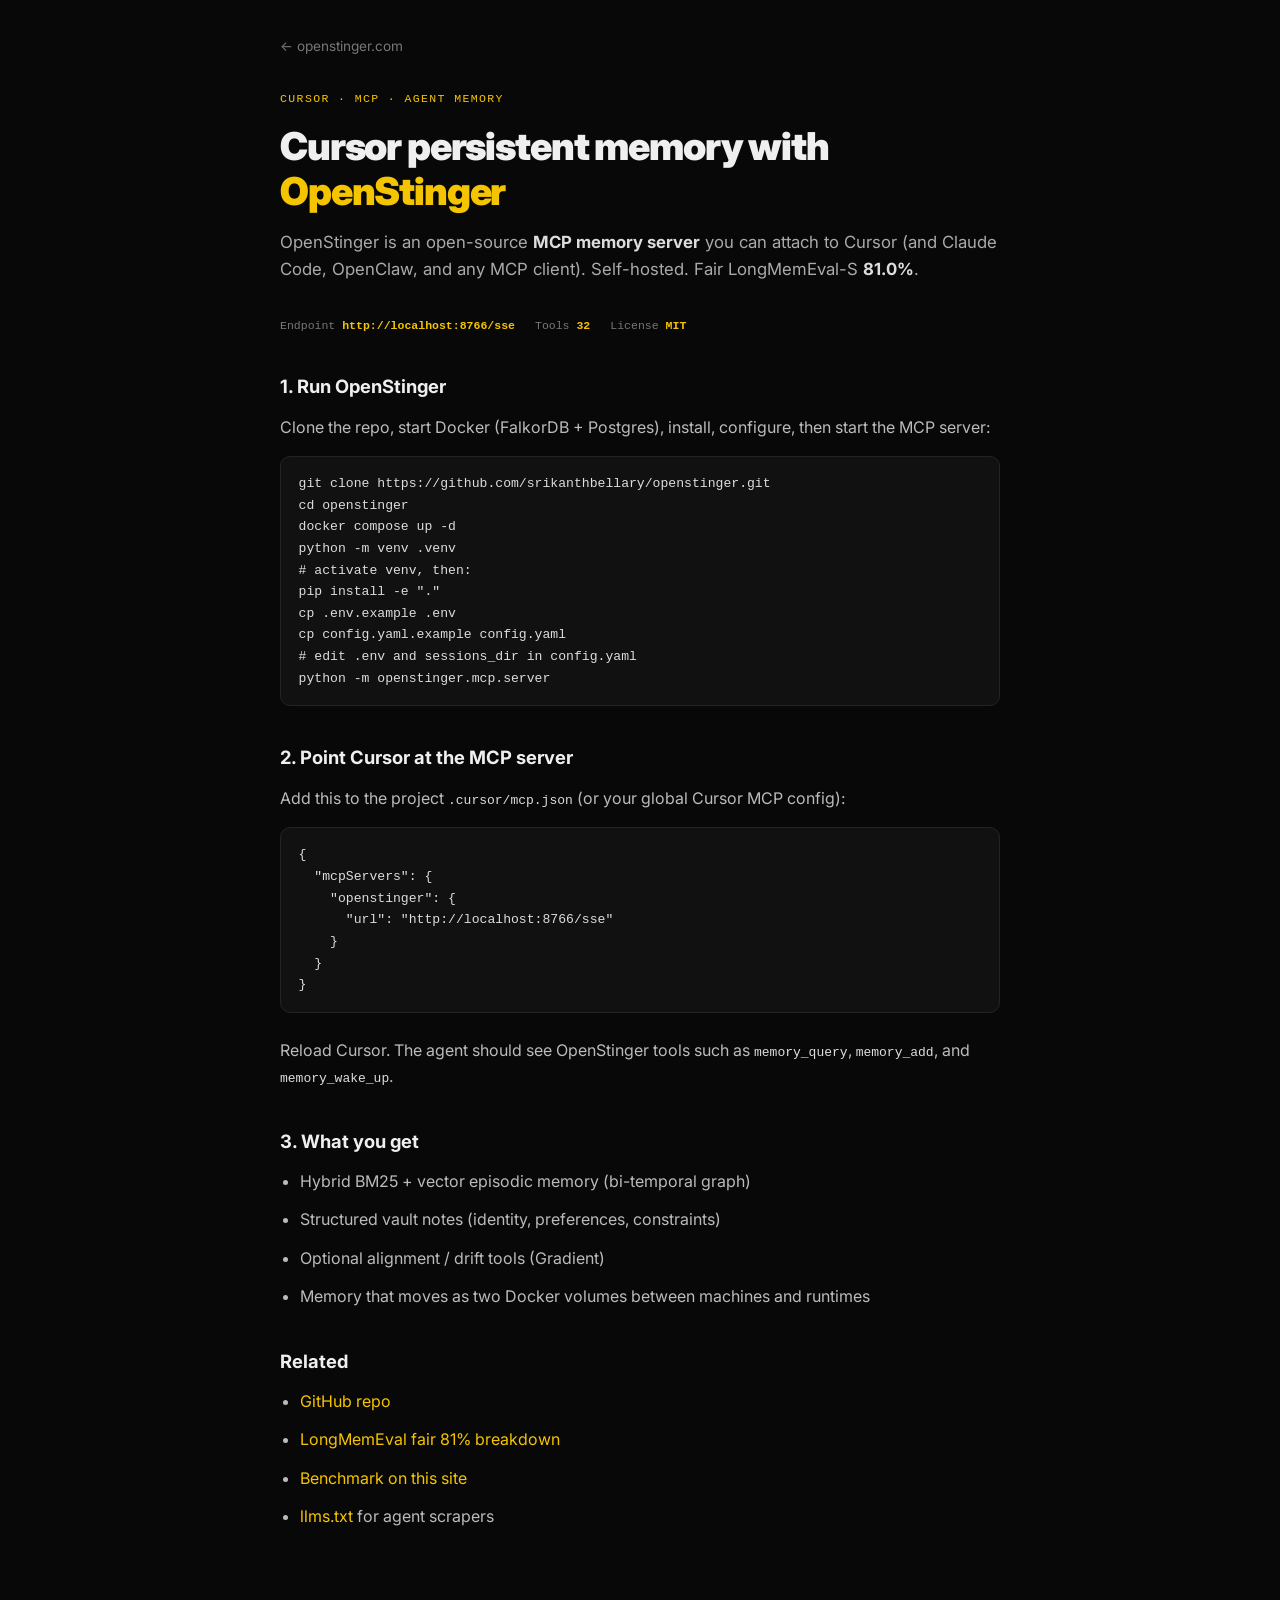
==== cursor-persistent-memory.html @ 2d2bee59 "agent discoverability pages" ====
<!DOCTYPE html>
<html lang="en">

<head>
  <meta charset="UTF-8">
  <meta name="viewport" content="width=device-width, initial-scale=1.0">
  <title>Cursor Persistent Memory with OpenStinger (MCP)</title>
  <meta name="description"
    content="Cursor persistent memory via OpenStinger: open-source MCP memory server for Cursor and Claude Code. Fair LongMemEval-S 81.0%. Point .cursor/mcp.json at http://localhost:8766/sse.">
  <meta property="og:title" content="Cursor Persistent Memory with OpenStinger">
  <meta property="og:description"
    content="MCP agent memory server for Cursor. Self-hosted. Fair LongMemEval 81%. OpenClaw and Claude Code too.">
  <meta property="og:url" content="https://openstinger.com/cursor-persistent-memory.html">
  <link rel="icon" type="image/png" href="openstinger_thumbnail_logo_v1.png">
  <link href="https://fonts.googleapis.com/css2?family=Inter:wght@400;600;700;900&display=swap" rel="stylesheet">
  <style>
    :root {
      --black: #080808;
      --surface: #111;
      --border: #242424;
      --yellow: #f5c400;
      --white: #efefef;
      --grey: #777;
    }

    * { box-sizing: border-box; margin: 0; padding: 0; }

    body {
      font-family: Inter, system-ui, sans-serif;
      background: var(--black);
      color: var(--white);
      line-height: 1.65;
      padding: 2rem 1.25rem 4rem;
    }

    main { max-width: 720px; margin: 0 auto; }

    a { color: var(--yellow); text-decoration: none; }
    a:hover { text-decoration: underline; }

    .eyebrow {
      font-size: 0.72rem;
      letter-spacing: 0.12em;
      text-transform: uppercase;
      color: var(--yellow);
      margin-bottom: 1rem;
      font-family: ui-monospace, monospace;
    }

    h1 {
      font-size: clamp(1.75rem, 4vw, 2.4rem);
      font-weight: 900;
      letter-spacing: -0.03em;
      line-height: 1.15;
      margin-bottom: 1rem;
    }

    h1 span { color: var(--yellow); }

    .lead { color: #aaa; margin-bottom: 2rem; font-size: 1.05rem; }

    h2 {
      font-size: 1.15rem;
      margin: 2.25rem 0 0.75rem;
      font-weight: 700;
    }

    p, li { color: #bbb; margin-bottom: 0.75rem; }

    ul { padding-left: 1.25rem; margin-bottom: 1rem; }

    pre {
      background: var(--surface);
      border: 1px solid var(--border);
      border-radius: 10px;
      padding: 1rem 1.1rem;
      overflow-x: auto;
      font-size: 0.82rem;
      color: #ddd;
      margin: 1rem 0 1.5rem;
    }

    .meta {
      display: flex;
      flex-wrap: wrap;
      gap: 0.5rem 1.25rem;
      font-family: ui-monospace, monospace;
      font-size: 0.72rem;
      color: var(--grey);
      margin-bottom: 2rem;
    }

    .meta strong { color: var(--yellow); }

    .back { font-size: 0.85rem; color: var(--grey); margin-bottom: 2rem; display: inline-block; }
  </style>
</head>

<body>
  <main>
    <a class="back" href="/">← openstinger.com</a>
    <div class="eyebrow">Cursor · MCP · Agent memory</div>
    <h1>Cursor persistent memory with <span>OpenStinger</span></h1>
    <p class="lead">
      OpenStinger is an open-source <strong style="color:#ddd;">MCP memory server</strong> you can attach to Cursor
      (and Claude Code, OpenClaw, and any MCP client). Self-hosted. Fair LongMemEval-S <strong style="color:#ddd;">81.0%</strong>.
    </p>
    <div class="meta">
      <span>Endpoint <strong>http://localhost:8766/sse</strong></span>
      <span>Tools <strong>32</strong></span>
      <span>License <strong>MIT</strong></span>
    </div>

    <h2>1. Run OpenStinger</h2>
    <p>Clone the repo, start Docker (FalkorDB + Postgres), install, configure, then start the MCP server:</p>
    <pre>git clone https://github.com/srikanthbellary/openstinger.git
cd openstinger
docker compose up -d
python -m venv .venv
# activate venv, then:
pip install -e "."
cp .env.example .env
cp config.yaml.example config.yaml
# edit .env and sessions_dir in config.yaml
python -m openstinger.mcp.server</pre>

    <h2>2. Point Cursor at the MCP server</h2>
    <p>Add this to the project <code style="color:#ddd;">.cursor/mcp.json</code> (or your global Cursor MCP config):</p>
    <pre>{
  "mcpServers": {
    "openstinger": {
      "url": "http://localhost:8766/sse"
    }
  }
}</pre>
    <p>Reload Cursor. The agent should see OpenStinger tools such as <code style="color:#ddd;">memory_query</code>,
      <code style="color:#ddd;">memory_add</code>, and <code style="color:#ddd;">memory_wake_up</code>.</p>

    <h2>3. What you get</h2>
    <ul>
      <li>Hybrid BM25 + vector episodic memory (bi-temporal graph)</li>
      <li>Structured vault notes (identity, preferences, constraints)</li>
      <li>Optional alignment / drift tools (Gradient)</li>
      <li>Memory that moves as two Docker volumes between machines and runtimes</li>
    </ul>

    <h2>Related</h2>
    <ul>
      <li><a href="https://github.com/srikanthbellary/openstinger">GitHub repo</a></li>
      <li><a href="https://github.com/srikanthbellary/openstinger#longmemeval-fair-path">LongMemEval fair 81% breakdown</a></li>
      <li><a href="/#longmemeval">Benchmark on this site</a></li>
      <li><a href="/llms.txt">llms.txt</a> for agent scrapers</li>
    </ul>
  </main>
</body>

</html>
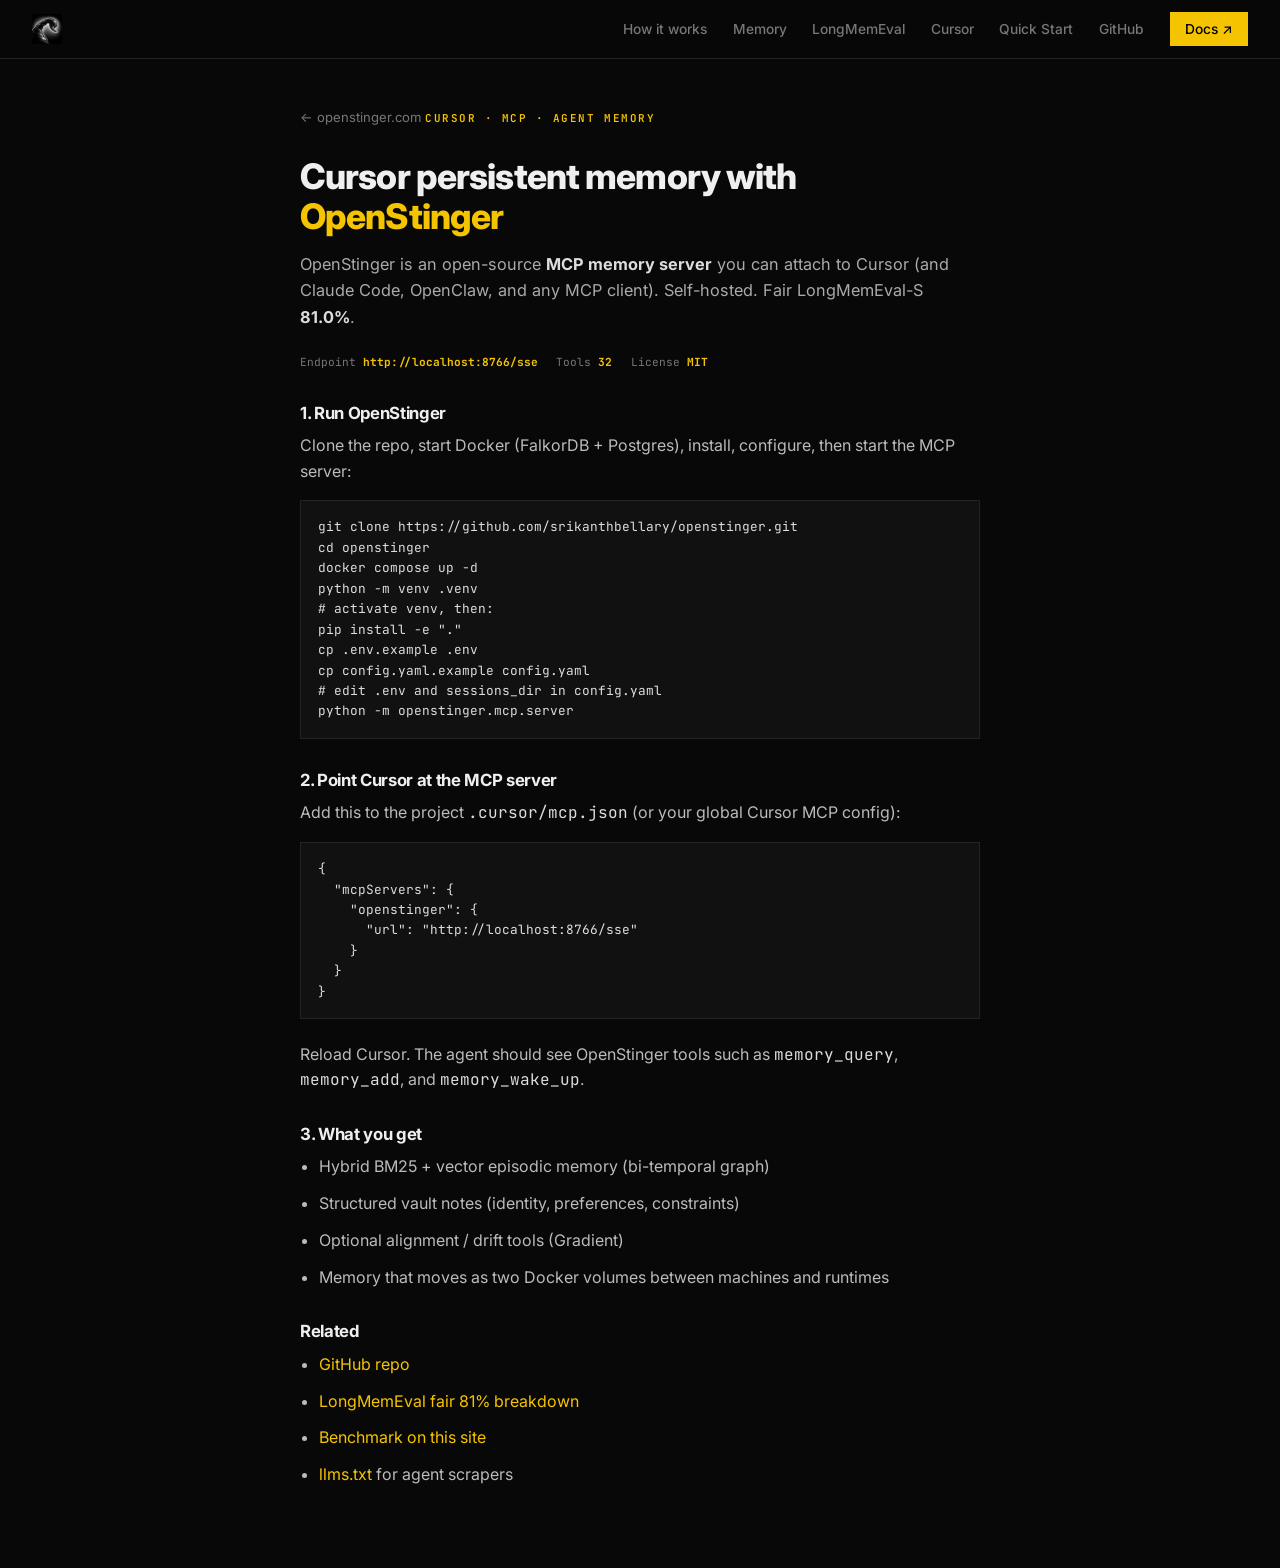
==== commit 758165a7: "Rebuild homepage with OpenStinger house figures Replace emoji cards and ASCII topology with canvas f" ====
--- a/cursor-persistent-memory.html
+++ b/cursor-persistent-memory.html
@@ -12,94 +12,129 @@
     content="MCP agent memory server for Cursor. Self-hosted. Fair LongMemEval 81%. OpenClaw and Claude Code too.">
   <meta property="og:url" content="https://openstinger.com/cursor-persistent-memory.html">
   <link rel="icon" type="image/png" href="openstinger_thumbnail_logo_v1.png">
-  <link href="https://fonts.googleapis.com/css2?family=Inter:wght@400;600;700;900&display=swap" rel="stylesheet">
+  <link rel="preconnect" href="https://fonts.googleapis.com">
+  <link rel="preconnect" href="https://fonts.gstatic.com" crossorigin>
+  <link
+    href="https://fonts.googleapis.com/css2?family=Inter:wght@400;500;600;700;800&family=JetBrains+Mono:wght@400;500;600;700&display=swap"
+    rel="stylesheet">
+  <link rel="stylesheet" href="site.css">
   <style>
-    :root {
-      --black: #080808;
-      --surface: #111;
-      --border: #242424;
-      --yellow: #f5c400;
-      --white: #efefef;
-      --grey: #777;
+    .guide {
+      max-width: 720px;
+      margin: 0 auto;
+      padding: 6.5rem 1.25rem 4rem;
     }
 
-    * { box-sizing: border-box; margin: 0; padding: 0; }
-
-    body {
-      font-family: Inter, system-ui, sans-serif;
-      background: var(--black);
-      color: var(--white);
-      line-height: 1.65;
-      padding: 2rem 1.25rem 4rem;
+    .guide .back {
+      font-size: 0.82rem;
+      color: var(--grey);
+      text-decoration: none;
+      margin-bottom: 1.75rem;
+      display: inline-block;
     }
 
-    main { max-width: 720px; margin: 0 auto; }
-
-    a { color: var(--yellow); text-decoration: none; }
-    a:hover { text-decoration: underline; }
-
-    .eyebrow {
-      font-size: 0.72rem;
-      letter-spacing: 0.12em;
-      text-transform: uppercase;
-      color: var(--yellow);
-      margin-bottom: 1rem;
-      font-family: ui-monospace, monospace;
+    .guide .back:hover {
+      color: var(--white);
     }
 
-    h1 {
-      font-size: clamp(1.75rem, 4vw, 2.4rem);
-      font-weight: 900;
-      letter-spacing: -0.03em;
+    .guide h1 {
+      font-size: clamp(1.6rem, 3.4vw, 2.2rem);
+      font-weight: 800;
+      letter-spacing: -0.025em;
       line-height: 1.15;
+      margin-bottom: 0.9rem;
+    }
+
+    .guide h1 span {
+      color: var(--yellow);
+    }
+
+    .guide .lead {
+      color: #aaa;
+      margin-bottom: 1.5rem;
+      font-size: 1.02rem;
+    }
+
+    .guide h2 {
+      font-size: 1.05rem;
+      margin: 2rem 0 0.65rem;
+      font-weight: 700;
+    }
+
+    .guide p,
+    .guide li {
+      color: #bbb;
+      margin-bottom: 0.7rem;
+    }
+
+    .guide ul {
+      padding-left: 1.2rem;
       margin-bottom: 1rem;
     }
 
-    h1 span { color: var(--yellow); }
-
-    .lead { color: #aaa; margin-bottom: 2rem; font-size: 1.05rem; }
-
-    h2 {
-      font-size: 1.15rem;
-      margin: 2.25rem 0 0.75rem;
-      font-weight: 700;
+    .guide pre {
+      background: var(--surface);
+      border: 1px solid var(--border);
+      padding: 1rem 1.05rem;
+      overflow-x: auto;
+      font-family: var(--mono);
+      font-size: 0.8rem;
+      color: #ddd;
+      margin: 1rem 0 1.4rem;
     }
 
-    p, li { color: #bbb; margin-bottom: 0.75rem; }
-
-    ul { padding-left: 1.25rem; margin-bottom: 1rem; }
-
-    pre {
-      background: var(--surface);
-      border: 1px solid var(--border);
-      border-radius: 10px;
-      padding: 1rem 1.1rem;
-      overflow-x: auto;
-      font-size: 0.82rem;
+    .guide code {
+      font-family: var(--mono);
       color: #ddd;
-      margin: 1rem 0 1.5rem;
     }
 
-    .meta {
+    .guide a {
+      color: var(--yellow);
+      text-decoration: none;
+    }
+
+    .guide a:hover {
+      text-decoration: underline;
+    }
+
+    .guide .meta {
       display: flex;
       flex-wrap: wrap;
-      gap: 0.5rem 1.25rem;
-      font-family: ui-monospace, monospace;
-      font-size: 0.72rem;
+      gap: 0.45rem 1.15rem;
+      font-family: var(--mono);
+      font-size: 0.7rem;
       color: var(--grey);
-      margin-bottom: 2rem;
+      margin-bottom: 1.75rem;
     }
 
-    .meta strong { color: var(--yellow); }
-
-    .back { font-size: 0.85rem; color: var(--grey); margin-bottom: 2rem; display: inline-block; }
+    .guide .meta strong {
+      color: var(--yellow);
+    }
   </style>
 </head>
 
 <body>
-  <main>
+  <nav>
+    <a href="/">
+      <img src="openstinger_thumbnail_logo_v1.png" alt="OpenStinger" class="nav-logo">
+    </a>
+    <div class="nav-links">
+      <a href="/#how">How it works</a>
+      <a href="/#tier1">Memory</a>
+      <a href="/#longmemeval">LongMemEval</a>
+      <a href="cursor-persistent-memory.html">Cursor</a>
+      <a href="/#quickstart">Quick Start</a>
+      <a href="https://github.com/srikanthbellary/openstinger">GitHub</a>
+      <a href="https://github.com/srikanthbellary/openstinger#readme" class="nav-cta">Docs ↗</a>
+    </div>
+    <button class="hamburger" id="hamburger" aria-label="Toggle menu" aria-expanded="false">
+      <span></span><span></span><span></span>
+    </button>
+  </nav>
+
+  <main class="guide">
     <a class="back" href="/">← openstinger.com</a>
-    <div class="eyebrow">Cursor · MCP · Agent memory</div>
+    <div class="slabel">Cursor · MCP · Agent memory</div>
     <h1>Cursor persistent memory with <span>OpenStinger</span></h1>
     <p class="lead">
       OpenStinger is an open-source <strong style="color:#ddd;">MCP memory server</strong> you can attach to Cursor
@@ -125,7 +160,7 @@
 python -m openstinger.mcp.server</pre>
 
     <h2>2. Point Cursor at the MCP server</h2>
-    <p>Add this to the project <code style="color:#ddd;">.cursor/mcp.json</code> (or your global Cursor MCP config):</p>
+    <p>Add this to the project <code>.cursor/mcp.json</code> (or your global Cursor MCP config):</p>
     <pre>{
   "mcpServers": {
     "openstinger": {
@@ -133,8 +168,8 @@
     }
   }
 }</pre>
-    <p>Reload Cursor. The agent should see OpenStinger tools such as <code style="color:#ddd;">memory_query</code>,
-      <code style="color:#ddd;">memory_add</code>, and <code style="color:#ddd;">memory_wake_up</code>.</p>
+    <p>Reload Cursor. The agent should see OpenStinger tools such as <code>memory_query</code>,
+      <code>memory_add</code>, and <code>memory_wake_up</code>.</p>
 
     <h2>3. What you get</h2>
     <ul>
@@ -152,6 +187,8 @@
       <li><a href="/llms.txt">llms.txt</a> for agent scrapers</li>
     </ul>
   </main>
+
+  <script src="js/ost.js"></script>
 </body>
 
 </html>
--- a/site.css
+++ b/site.css
@@ -0,0 +1,1470 @@
+:root {
+  --black: #080808;
+  --surface: #111111;
+  --surface2: #181818;
+  --border: #242424;
+  --yellow: #f5c400;
+  --yellow-dim: #c49e00;
+  --yellow-glow: rgba(245, 196, 0, 0.12);
+  --orange: #ff7a00;
+  --red: #e8326e;
+  --white: #efefef;
+  --grey: #777;
+  --grey-dim: #3a3a3a;
+  --font: "Inter", -apple-system, BlinkMacSystemFont, "Segoe UI", sans-serif;
+  --mono: "JetBrains Mono", ui-monospace, "SFMono-Regular", monospace;
+}
+
+*,
+*::before,
+*::after {
+  margin: 0;
+  padding: 0;
+  box-sizing: border-box;
+}
+
+html {
+  scroll-behavior: smooth;
+  overflow-x: hidden;
+}
+
+@media (prefers-reduced-motion: reduce) {
+  html {
+    scroll-behavior: auto;
+  }
+}
+
+body {
+  background: var(--black);
+  color: var(--white);
+  font-family: var(--font);
+  line-height: 1.6;
+  overflow-x: hidden;
+}
+
+::selection {
+  background: rgba(245, 196, 0, 0.28);
+  color: var(--white);
+}
+
+h1,
+h2,
+h3 {
+  line-height: 1.14;
+  letter-spacing: -0.02em;
+}
+
+h2 {
+  font-size: clamp(1.55rem, 3.2vw, 2.35rem);
+  font-weight: 700;
+}
+
+h3 {
+  font-size: 1.15rem;
+  font-weight: 600;
+}
+
+p {
+  color: #999;
+}
+
+a {
+  color: inherit;
+}
+
+/* ── NAV ────────────────────────────────────────────────── */
+nav {
+  position: fixed;
+  top: 0;
+  left: 0;
+  right: 0;
+  z-index: 200;
+  display: flex;
+  align-items: center;
+  justify-content: space-between;
+  padding: 0.75rem 2rem;
+  background: rgba(8, 8, 8, 0.92);
+  backdrop-filter: blur(14px);
+  border-bottom: 1px solid var(--border);
+}
+
+.nav-logo {
+  height: 30px;
+  display: block;
+}
+
+.nav-links {
+  display: flex;
+  gap: 1.6rem;
+  align-items: center;
+}
+
+.nav-links a {
+  color: var(--grey);
+  text-decoration: none;
+  font-size: 0.86rem;
+  font-weight: 500;
+  transition: color 0.2s;
+}
+
+.nav-links a:hover {
+  color: var(--white);
+}
+
+.nav-cta {
+  background: var(--yellow);
+  color: #000 !important;
+  padding: 0.38rem 0.95rem;
+  font-size: 0.8rem;
+  font-weight: 700;
+  text-decoration: none;
+}
+
+.nav-cta:hover {
+  background: var(--yellow-dim) !important;
+}
+
+.hamburger {
+  display: none;
+  flex-direction: column;
+  gap: 5px;
+  background: none;
+  border: none;
+  cursor: pointer;
+  padding: 4px;
+  margin-left: auto;
+}
+
+.hamburger span {
+  display: block;
+  width: 22px;
+  height: 2px;
+  background: var(--grey);
+}
+
+.hamburger:hover span {
+  background: var(--white);
+}
+
+/* ── FIGURE PLATE ───────────────────────────────────────── */
+.figure-plate {
+  margin: 0;
+}
+
+.figure-legend {
+  display: flex;
+  flex-wrap: wrap;
+  justify-content: space-between;
+  gap: 0.45rem 1.4rem;
+  margin-bottom: 0.7rem;
+  font-family: var(--mono);
+  font-size: 0.64rem;
+  font-weight: 600;
+  letter-spacing: 0.16em;
+  text-transform: uppercase;
+  color: #666;
+}
+
+.figure-legend span:first-child {
+  color: var(--yellow);
+}
+
+.figure-field {
+  position: relative;
+  overflow: hidden;
+  border: 1px solid var(--border);
+  background:
+    linear-gradient(rgba(255, 255, 255, 0.018) 1px, transparent 1px),
+    linear-gradient(90deg, rgba(255, 255, 255, 0.018) 1px, transparent 1px),
+    var(--black);
+  background-size: 24px 24px, 24px 24px, auto;
+}
+
+.figure-field canvas {
+  display: block;
+  width: 100%;
+  height: 100%;
+}
+
+.figure-corner {
+  position: absolute;
+  z-index: 2;
+  width: 11px;
+  height: 11px;
+  border-color: rgba(239, 239, 239, 0.28);
+  border-style: solid;
+  pointer-events: none;
+}
+
+.figure-corner.tl {
+  top: 6px;
+  left: 6px;
+  border-width: 1px 0 0 1px;
+}
+
+.figure-corner.tr {
+  top: 6px;
+  right: 6px;
+  border-width: 1px 1px 0 0;
+}
+
+.figure-corner.bl {
+  bottom: 6px;
+  left: 6px;
+  border-width: 0 0 1px 1px;
+}
+
+.figure-corner.br {
+  bottom: 6px;
+  right: 6px;
+  border-width: 0 1px 1px 0;
+}
+
+.fig-recall {
+  height: clamp(280px, 38vw, 420px);
+}
+
+.fig-pipeline {
+  height: clamp(260px, 28vw, 340px);
+}
+
+.fig-volumes {
+  height: clamp(230px, 24vw, 300px);
+}
+
+.fig-topology {
+  height: clamp(280px, 32vw, 380px);
+}
+
+.fig-tiers {
+  height: clamp(250px, 26vw, 320px);
+}
+
+@media (max-width: 780px) {
+  .fig-pipeline {
+    height: 560px;
+  }
+
+  .fig-volumes {
+    height: 460px;
+  }
+
+  .fig-topology {
+    height: 400px;
+  }
+
+  .fig-tiers {
+    height: 520px;
+  }
+}
+
+/* ── HERO ───────────────────────────────────────────────── */
+.hero {
+  position: relative;
+  padding: 6.5rem 2rem 3.25rem;
+  overflow: hidden;
+}
+
+.hero-grid {
+  position: absolute;
+  inset: 0;
+  background-image:
+    linear-gradient(rgba(255, 255, 255, 0.022) 1px, transparent 1px),
+    linear-gradient(90deg, rgba(255, 255, 255, 0.022) 1px, transparent 1px);
+  background-size: 64px 64px;
+  mask-image: radial-gradient(ellipse 110% 80% at 70% 20%, black 0%, transparent 72%);
+  pointer-events: none;
+}
+
+.hero::before {
+  content: "";
+  position: absolute;
+  inset: 0;
+  background:
+    radial-gradient(ellipse 70% 50% at 80% 10%, rgba(245, 196, 0, 0.07) 0%, transparent 62%),
+    radial-gradient(ellipse 40% 30% at 10% 90%, rgba(245, 196, 0, 0.03) 0%, transparent 55%);
+  pointer-events: none;
+}
+
+.hero-inner {
+  position: relative;
+  z-index: 1;
+  max-width: 1180px;
+  margin: 0 auto;
+  display: grid;
+  grid-template-columns: minmax(0, 0.92fr) minmax(0, 1.08fr);
+  gap: 3.25rem;
+  align-items: center;
+}
+
+.hero-badge {
+  display: inline-flex;
+  align-items: center;
+  gap: 0.45rem;
+  border: 1px solid rgba(245, 196, 0, 0.28);
+  background: rgba(245, 196, 0, 0.07);
+  color: var(--yellow);
+  padding: 0.26rem 0.75rem;
+  font-family: var(--mono);
+  font-size: 0.68rem;
+  font-weight: 600;
+  letter-spacing: 0.12em;
+  text-transform: uppercase;
+  margin-bottom: 1.35rem;
+}
+
+.hero-logo {
+  width: min(280px, 72vw);
+  height: auto;
+  margin-bottom: 1.35rem;
+  filter: drop-shadow(0 0 28px rgba(245, 196, 0, 0.12));
+}
+
+.hero h1 {
+  font-size: clamp(1.7rem, 3.4vw, 2.55rem);
+  font-weight: 800;
+  max-width: 18ch;
+  margin-bottom: 1.1rem;
+}
+
+.hero h1 .y {
+  color: var(--yellow);
+}
+
+.hero-lede {
+  max-width: 38rem;
+  font-size: 1.02rem;
+  color: #9a9a9a;
+  line-height: 1.7;
+  margin-bottom: 0.85rem;
+}
+
+.hero-lede strong {
+  color: var(--white);
+  font-weight: 600;
+}
+
+.hero-lede .y {
+  color: var(--yellow);
+}
+
+.hero-runtimes {
+  font-size: 0.88rem;
+  color: #777;
+  line-height: 1.65;
+  max-width: 38rem;
+  margin-bottom: 0.35rem;
+}
+
+.hero-runtimes strong {
+  color: #cfcfcf;
+  font-weight: 600;
+}
+
+.hero-mode {
+  font-family: var(--mono);
+  font-size: 0.72rem;
+  letter-spacing: 0.04em;
+  color: #555;
+  margin-bottom: 1.6rem;
+}
+
+.hero-actions {
+  display: flex;
+  gap: 0.75rem;
+  flex-wrap: wrap;
+}
+
+.btn-y,
+.btn-outline {
+  display: inline-flex;
+  align-items: center;
+  gap: 0.45rem;
+  padding: 0.72rem 1.35rem;
+  font-size: 0.9rem;
+  font-weight: 700;
+  text-decoration: none;
+  transition: background 0.2s, border-color 0.2s, transform 0.2s;
+}
+
+.btn-y {
+  background: var(--yellow);
+  color: #000;
+}
+
+.btn-y:hover {
+  background: var(--yellow-dim);
+}
+
+.btn-outline {
+  background: transparent;
+  color: var(--white);
+  border: 1px solid var(--border);
+  font-weight: 600;
+}
+
+.btn-outline:hover {
+  border-color: #555;
+  background: var(--surface);
+}
+
+/* ── LAYOUT ─────────────────────────────────────────────── */
+.full {
+  width: 100%;
+}
+
+.section-inner {
+  max-width: 1100px;
+  margin: 0 auto;
+  padding: 5rem 2rem;
+}
+
+.section-inner.tight {
+  padding-top: 2.25rem;
+}
+
+.slabel {
+  display: inline-block;
+  font-family: var(--mono);
+  font-size: 0.68rem;
+  font-weight: 600;
+  letter-spacing: 0.14em;
+  text-transform: uppercase;
+  color: var(--yellow);
+  margin-bottom: 0.6rem;
+}
+
+.stitle {
+  margin-bottom: 0.8rem;
+}
+
+.sdesc {
+  font-size: 1.02rem;
+  color: #777;
+  max-width: 36rem;
+  margin-bottom: 2.25rem;
+}
+
+.rail {
+  display: grid;
+  grid-template-columns: repeat(4, 1fr);
+  gap: 1.5rem;
+  margin-top: 1.75rem;
+}
+
+.rail-item .n {
+  font-family: var(--mono);
+  font-size: 0.72rem;
+  font-weight: 600;
+  letter-spacing: 0.1em;
+  color: var(--yellow);
+  margin-bottom: 0.4rem;
+}
+
+.rail-item h3 {
+  font-size: 1.05rem;
+  margin-bottom: 0.4rem;
+}
+
+.rail-item p {
+  font-size: 0.88rem;
+  color: #777;
+  line-height: 1.55;
+}
+
+/* ── STATS ──────────────────────────────────────────────── */
+.stats {
+  display: grid;
+  grid-template-columns: repeat(6, 1fr);
+  gap: 1px;
+  background: var(--border);
+  border: 1px solid var(--border);
+}
+
+.stat {
+  background: var(--surface);
+  padding: 1.2rem 0.75rem;
+  text-align: center;
+}
+
+.stat-n {
+  font-size: 1.7rem;
+  font-weight: 700;
+  line-height: 1;
+  color: var(--yellow);
+  font-family: var(--mono);
+}
+
+.stat-l {
+  font-size: 0.7rem;
+  color: var(--grey);
+  margin-top: 0.35rem;
+  letter-spacing: 0.02em;
+}
+
+/* ── PORTABILITY / LME ──────────────────────────────────── */
+.port-strip,
+.lme-strip {
+  width: 100%;
+  border-top: 1px solid var(--border);
+  padding: 5rem 2rem;
+}
+
+.port-strip {
+  background: #0c0c0c;
+}
+
+.port-inner,
+.lme-inner {
+  max-width: 1100px;
+  margin: 0 auto;
+}
+
+.port-strip h2 em,
+.lme-strip h2 em {
+  color: var(--yellow);
+  font-style: normal;
+}
+
+.port-sub,
+.lme-sub {
+  color: #666;
+  font-size: 0.98rem;
+  line-height: 1.7;
+  max-width: 40rem;
+  margin: 0.75rem 0 2rem;
+}
+
+.note-rail {
+  margin-top: 1.75rem;
+  display: grid;
+  gap: 0.85rem;
+  font-family: var(--mono);
+  font-size: 0.75rem;
+  color: #666;
+  line-height: 1.7;
+}
+
+.note-rail .v {
+  color: var(--orange);
+  font-weight: 700;
+  letter-spacing: 0.06em;
+}
+
+.note-rail code {
+  color: #888;
+}
+
+.lme-strip h2 {
+  text-align: left;
+}
+
+.lme-meta {
+  display: flex;
+  flex-wrap: wrap;
+  gap: 0.5rem 1.2rem;
+  margin-bottom: 1.5rem;
+  font-family: var(--mono);
+  font-size: 0.72rem;
+  color: #666;
+  letter-spacing: 0.03em;
+}
+
+.lme-meta strong {
+  color: var(--yellow);
+  font-weight: 700;
+}
+
+.lme-table-wrap {
+  border: 1px solid var(--border);
+  overflow: hidden;
+  background: var(--border);
+}
+
+.lme-table {
+  width: 100%;
+  border-collapse: collapse;
+  font-size: 0.88rem;
+}
+
+.lme-table th {
+  background: var(--surface2);
+  color: #888;
+  font-family: var(--mono);
+  font-size: 0.66rem;
+  font-weight: 600;
+  letter-spacing: 0.08em;
+  text-transform: uppercase;
+  text-align: left;
+  padding: 0.8rem 1rem;
+}
+
+.lme-table th:nth-child(3),
+.lme-table th:nth-child(4),
+.lme-table td:nth-child(3),
+.lme-table td:nth-child(4) {
+  text-align: right;
+}
+
+.lme-table td {
+  background: var(--surface);
+  color: #bbb;
+  padding: 0.75rem 1rem;
+  border-top: 1px solid var(--border);
+}
+
+.lme-table tr.lme-overall td {
+  color: var(--white);
+  font-weight: 700;
+  background: #141414;
+}
+
+.lme-table tr.lme-overall td:nth-child(3) {
+  color: var(--yellow);
+  font-family: var(--mono);
+  font-size: 1.02rem;
+}
+
+.lme-type {
+  font-family: var(--mono);
+  font-size: 0.76rem;
+  color: #999;
+}
+
+.lme-foot {
+  margin-top: 1.1rem;
+  font-size: 0.78rem;
+  color: #555;
+  line-height: 1.6;
+}
+
+.lme-foot a {
+  color: var(--yellow-dim);
+  text-decoration: none;
+}
+
+.lme-foot a:hover {
+  color: var(--yellow);
+}
+
+/* ── TIERS ──────────────────────────────────────────────── */
+.tier-section {
+  width: 100%;
+  position: relative;
+  overflow: hidden;
+}
+
+.tier-section + .tier-section {
+  border-top: 1px solid var(--border);
+}
+
+.tier-section.t1-bg::before,
+.tier-section.t2-bg::before,
+.tier-section.t3-bg::before {
+  content: "";
+  position: absolute;
+  inset: 0;
+  pointer-events: none;
+}
+
+.tier-section.t1-bg::before {
+  background: radial-gradient(ellipse 60% 50% at -10% 50%, rgba(245, 196, 0, 0.04) 0%, transparent 70%);
+}
+
+.tier-section.t2-bg::before {
+  background: radial-gradient(ellipse 60% 50% at 110% 50%, rgba(255, 122, 0, 0.04) 0%, transparent 70%);
+}
+
+.tier-section.t3-bg::before {
+  background: radial-gradient(ellipse 60% 50% at -10% 50%, rgba(232, 50, 110, 0.04) 0%, transparent 70%);
+}
+
+.tier-inner {
+  max-width: 1100px;
+  margin: 0 auto;
+  padding: 5.5rem 2rem;
+  display: grid;
+  grid-template-columns: 1fr 1fr;
+  gap: 4rem;
+  align-items: start;
+  position: relative;
+  z-index: 1;
+}
+
+.tier-inner.flip > :first-child {
+  order: 2;
+}
+
+.tier-inner.flip > :last-child {
+  order: 1;
+}
+
+.tier-label {
+  font-family: var(--mono);
+  font-size: 0.66rem;
+  font-weight: 700;
+  letter-spacing: 0.14em;
+  text-transform: uppercase;
+  margin-bottom: 0.55rem;
+  display: flex;
+  align-items: center;
+  gap: 0.55rem;
+}
+
+.t1 .tier-label {
+  color: var(--yellow);
+}
+
+.t2 .tier-label {
+  color: var(--orange);
+}
+
+.t3 .tier-label {
+  color: var(--red);
+}
+
+.tier-line {
+  height: 1px;
+  flex: 1;
+  max-width: 48px;
+}
+
+.t1 .tier-line {
+  background: var(--yellow);
+}
+
+.t2 .tier-line {
+  background: var(--orange);
+}
+
+.t3 .tier-line {
+  background: var(--red);
+}
+
+.tier-h {
+  font-size: clamp(1.5rem, 2.8vw, 2.15rem);
+  font-weight: 750;
+  margin-bottom: 0.45rem;
+}
+
+.tier-sub {
+  font-size: 1rem;
+  color: #666;
+  margin-bottom: 1.5rem;
+  line-height: 1.65;
+  max-width: 30rem;
+}
+
+.problem-box {
+  background: rgba(255, 255, 255, 0.025);
+  border: 1px solid var(--border);
+  padding: 0.95rem 1.1rem;
+  margin-bottom: 1.5rem;
+}
+
+.problem-box .pb-label {
+  font-family: var(--mono);
+  font-size: 0.62rem;
+  font-weight: 700;
+  letter-spacing: 0.1em;
+  text-transform: uppercase;
+  color: #444;
+  margin-bottom: 0.3rem;
+}
+
+.problem-box p {
+  font-size: 0.88rem;
+  color: #666;
+  line-height: 1.55;
+}
+
+.tier-features {
+  list-style: none;
+  display: flex;
+  flex-direction: column;
+  gap: 0.7rem;
+}
+
+.tier-features li {
+  display: flex;
+  gap: 0.7rem;
+  align-items: flex-start;
+  font-size: 0.88rem;
+  color: #aaa;
+  line-height: 1.55;
+}
+
+.tf-dot {
+  width: 5px;
+  height: 5px;
+  flex-shrink: 0;
+  margin-top: 0.5rem;
+}
+
+.t1 .tf-dot {
+  background: var(--yellow);
+}
+
+.t2 .tf-dot {
+  background: var(--orange);
+}
+
+.t3 .tf-dot {
+  background: var(--red);
+}
+
+.tier-pill {
+  display: inline-flex;
+  align-items: center;
+  border: 1px solid var(--border);
+  padding: 0.32rem 0.8rem;
+  font-size: 0.76rem;
+  font-family: var(--mono);
+  margin-top: 1.35rem;
+}
+
+.t1 .tier-pill {
+  color: var(--yellow);
+  border-color: rgba(245, 196, 0, 0.25);
+}
+
+.t2 .tier-pill {
+  color: var(--orange);
+  border-color: rgba(255, 122, 0, 0.25);
+}
+
+.t3 .tier-pill {
+  color: var(--red);
+  border-color: rgba(232, 50, 110, 0.25);
+}
+
+.tier-panel {
+  background: var(--surface);
+  border: 1px solid var(--border);
+  overflow: hidden;
+}
+
+.tier-panel-head {
+  padding: 0.85rem 1.1rem;
+  background: var(--surface2);
+  border-bottom: 1px solid var(--border);
+  display: flex;
+  align-items: center;
+  justify-content: space-between;
+}
+
+.t1 .tier-panel-head {
+  border-top: 2px solid var(--yellow);
+}
+
+.t2 .tier-panel-head {
+  border-top: 2px solid var(--orange);
+}
+
+.t3 .tier-panel-head {
+  border-top: 2px solid var(--red);
+}
+
+.tp-label {
+  font-size: 0.7rem;
+  color: var(--grey);
+  font-family: var(--mono);
+}
+
+.tp-badge {
+  font-family: var(--mono);
+  font-size: 0.64rem;
+  font-weight: 700;
+  letter-spacing: 0.06em;
+  text-transform: uppercase;
+  padding: 0.16rem 0.5rem;
+}
+
+.t1 .tp-badge {
+  background: rgba(245, 196, 0, 0.1);
+  color: var(--yellow);
+}
+
+.t2 .tp-badge {
+  background: rgba(255, 122, 0, 0.1);
+  color: var(--orange);
+}
+
+.t3 .tp-badge {
+  background: rgba(232, 50, 110, 0.1);
+  color: var(--red);
+}
+
+.tier-panel-body {
+  padding: 1.35rem 1.1rem;
+}
+
+.tool-grid {
+  display: grid;
+  grid-template-columns: 1fr 1fr;
+  gap: 0.4rem;
+  margin-bottom: 1rem;
+}
+
+.tool-item {
+  background: var(--surface2);
+  border: 1px solid var(--border);
+  padding: 0.5rem 0.7rem;
+  font-size: 0.74rem;
+  font-family: var(--mono);
+  color: #888;
+  line-height: 1.4;
+}
+
+.tool-item.new-tool {
+  color: #aaa;
+}
+
+.new-badge {
+  display: inline-block;
+  font-size: 0.58rem;
+  font-weight: 700;
+  letter-spacing: 0.06em;
+  text-transform: uppercase;
+  background: rgba(245, 196, 0, 0.15);
+  color: var(--yellow);
+  padding: 0.08rem 0.28rem;
+  margin-left: 0.25rem;
+}
+
+.tier-stats {
+  display: grid;
+  grid-template-columns: repeat(3, 1fr);
+  gap: 1px;
+  background: var(--border);
+  border: 1px solid var(--border);
+  overflow: hidden;
+  margin-top: 1rem;
+}
+
+.ts-cell {
+  background: var(--surface);
+  padding: 0.8rem;
+  text-align: center;
+}
+
+.ts-n {
+  font-size: 1.15rem;
+  font-weight: 700;
+  font-family: var(--mono);
+  line-height: 1;
+}
+
+.t1 .ts-n {
+  color: var(--yellow);
+}
+
+.t2 .ts-n {
+  color: var(--orange);
+}
+
+.t3 .ts-n {
+  color: var(--red);
+}
+
+.ts-l {
+  font-size: 0.66rem;
+  color: #555;
+  margin-top: 0.22rem;
+}
+
+/* ── ALIGNMENT ──────────────────────────────────────────── */
+.love-section {
+  background: var(--surface);
+  border: 1px solid var(--border);
+  padding: 1.4rem 1.25rem;
+  margin-top: 1.1rem;
+}
+
+.love-section-head {
+  font-family: var(--mono);
+  font-size: 0.64rem;
+  font-weight: 700;
+  letter-spacing: 0.12em;
+  text-transform: uppercase;
+  color: var(--red);
+  margin-bottom: 0.65rem;
+}
+
+.love-def {
+  display: grid;
+  grid-template-columns: 1fr 1fr;
+  gap: 0.4rem;
+  margin-top: 0.7rem;
+}
+
+.love-def-item {
+  display: flex;
+  gap: 0.45rem;
+  align-items: flex-start;
+  font-size: 0.74rem;
+  line-height: 1.5;
+}
+
+.love-def-sym {
+  font-family: var(--mono);
+  font-weight: 700;
+  flex-shrink: 0;
+  min-width: 22px;
+}
+
+.love-def-sym.lv,
+.love-def-sym.le {
+  color: var(--red);
+}
+
+.love-def-sym.lk {
+  color: var(--yellow);
+}
+
+.love-def-sym.lt {
+  color: var(--orange);
+}
+
+.love-def-desc {
+  color: #666;
+}
+
+.love-full-box {
+  max-width: 1100px;
+  margin: 0 auto;
+  padding: 5rem 2rem;
+}
+
+.love-full-inner {
+  border: 1px solid var(--border);
+  background: var(--surface);
+  padding: 3.25rem 2.25rem;
+  position: relative;
+  overflow: hidden;
+}
+
+.love-full-inner::before {
+  content: "";
+  position: absolute;
+  inset: 0;
+  pointer-events: none;
+  background: radial-gradient(ellipse 70% 60% at 50% 0%, rgba(232, 50, 110, 0.05) 0%, transparent 70%);
+}
+
+.love-vs {
+  display: grid;
+  grid-template-columns: 1fr 1fr;
+  gap: 1px;
+  background: var(--border);
+  border: 1px solid var(--border);
+  margin: 2rem 0;
+  text-align: left;
+}
+
+.love-vs-cell {
+  background: var(--surface2);
+  padding: 1.2rem 1.35rem;
+}
+
+.love-vs-label {
+  font-family: var(--mono);
+  font-size: 0.62rem;
+  font-weight: 700;
+  letter-spacing: 0.1em;
+  text-transform: uppercase;
+  margin-bottom: 0.55rem;
+}
+
+.love-vs-cell.training .love-vs-label {
+  color: #555;
+}
+
+.love-vs-cell.inference .love-vs-label {
+  color: var(--yellow);
+}
+
+.love-vs-formula {
+  font-family: var(--mono);
+  font-size: 0.8rem;
+  color: #888;
+  line-height: 1.75;
+}
+
+.love-vs-cell.inference .love-vs-formula {
+  color: #bbb;
+}
+
+.love-vs-desc {
+  font-size: 0.8rem;
+  color: #555;
+  margin-top: 0.55rem;
+  line-height: 1.55;
+}
+
+.love-map-full {
+  display: flex;
+  justify-content: center;
+  align-items: flex-start;
+  gap: 1.1rem;
+  margin-top: 2rem;
+  flex-wrap: wrap;
+  position: relative;
+  z-index: 1;
+}
+
+.lmf-item {
+  display: flex;
+  flex-direction: column;
+  align-items: center;
+  gap: 0.35rem;
+  min-width: 110px;
+}
+
+.lmf-sym {
+  font-family: var(--mono);
+  font-size: 1.1rem;
+  font-weight: 700;
+}
+
+.lmf-sym.lv,
+.lmf-sym.le {
+  color: var(--red);
+}
+
+.lmf-sym.lk {
+  color: var(--yellow);
+}
+
+.lmf-sym.lt {
+  color: var(--orange);
+}
+
+.lmf-arr {
+  font-size: 0.6rem;
+  color: #333;
+}
+
+.lmf-name {
+  font-size: 0.8rem;
+  color: #aaa;
+  font-weight: 600;
+  text-align: center;
+}
+
+.lmf-tier {
+  font-size: 0.7rem;
+  color: #555;
+  text-align: center;
+}
+
+.lmf-op {
+  font-size: 1.15rem;
+  color: #2a2a2a;
+  padding-top: 0.15rem;
+}
+
+/* ── CODE ───────────────────────────────────────────────── */
+.cblock {
+  background: var(--surface);
+  border: 1px solid var(--border);
+  overflow: hidden;
+}
+
+.cblock-head {
+  display: flex;
+  align-items: center;
+  justify-content: space-between;
+  padding: 0.5rem 0.95rem;
+  background: var(--surface2);
+  border-bottom: 1px solid var(--border);
+}
+
+.cdots {
+  display: flex;
+  gap: 0.35rem;
+}
+
+.cdots span {
+  width: 9px;
+  height: 9px;
+  background: #2a2a2a;
+}
+
+.clang {
+  font-size: 0.7rem;
+  color: var(--grey);
+  font-family: var(--mono);
+}
+
+.ccode {
+  padding: 1.25rem 1.35rem;
+  font-family: var(--mono);
+  font-size: 0.82rem;
+  line-height: 1.95;
+  color: #ccc;
+  overflow-x: auto;
+}
+
+.ccode pre {
+  white-space: pre;
+  margin: 0;
+}
+
+.cc {
+  color: #444;
+}
+
+.ck {
+  color: var(--yellow);
+}
+
+.cs {
+  color: #7ec8a0;
+}
+
+.at1 {
+  color: var(--yellow);
+}
+
+.at2 {
+  color: var(--orange);
+}
+
+.at3 {
+  color: var(--red);
+}
+
+/* ── PRODUCTION ─────────────────────────────────────────── */
+.sql-grid {
+  margin-top: 2.25rem;
+  display: grid;
+  grid-template-columns: repeat(3, 1fr);
+  gap: 1px;
+  background: var(--border);
+  border: 1px solid var(--border);
+}
+
+.sql-cell {
+  background: var(--surface);
+  padding: 1.35rem;
+}
+
+.sql-cell .k {
+  font-family: var(--mono);
+  font-size: 0.66rem;
+  color: var(--grey);
+  margin-bottom: 0.7rem;
+  letter-spacing: 0.08em;
+  text-transform: uppercase;
+}
+
+.sql-cell code {
+  display: block;
+  font-size: 0.76rem;
+  color: #888;
+  line-height: 1.7;
+}
+
+.sql-cell p {
+  margin-top: 0.7rem;
+  font-size: 0.78rem;
+  color: #555;
+}
+
+.callout {
+  margin-top: 1.75rem;
+  padding: 1.1rem 1.35rem;
+  background: var(--surface2);
+  border: 1px solid var(--border);
+  border-left: 2px solid var(--yellow);
+  max-width: 46rem;
+}
+
+.callout p {
+  font-size: 0.92rem;
+  color: #aaa;
+  line-height: 1.7;
+}
+
+/* ── CTA / FOOTER ───────────────────────────────────────── */
+.manifesto-strip {
+  background: var(--yellow);
+  padding: 3.75rem 2rem;
+  text-align: center;
+}
+
+.manifesto-strip h2 {
+  color: #000;
+  font-size: clamp(1.4rem, 3.4vw, 2.2rem);
+  font-weight: 800;
+  max-width: 28rem;
+  margin: 0 auto 0.7rem;
+}
+
+.manifesto-strip p {
+  color: rgba(0, 0, 0, 0.62);
+  font-size: 0.95rem;
+  max-width: 36rem;
+  margin: 0 auto;
+}
+
+footer {
+  background: var(--surface);
+  border-top: 1px solid var(--border);
+  padding: 2.75rem 2rem;
+  text-align: center;
+}
+
+footer img {
+  height: 36px;
+  margin-bottom: 1.35rem;
+  opacity: 0.75;
+}
+
+.flinks {
+  display: flex;
+  justify-content: center;
+  gap: 1.75rem;
+  flex-wrap: wrap;
+  margin-bottom: 1.5rem;
+}
+
+.flinks a {
+  color: var(--grey);
+  text-decoration: none;
+  font-size: 0.86rem;
+}
+
+.flinks a:hover {
+  color: var(--white);
+}
+
+.fcopy {
+  font-size: 0.76rem;
+  color: #333;
+}
+
+/* ── RISE ───────────────────────────────────────────────── */
+.fi {
+  opacity: 0;
+  transform: translateY(18px);
+  transition: opacity 0.65s ease, transform 0.65s ease;
+}
+
+.fi.on {
+  opacity: 1;
+  transform: none;
+}
+
+@media (prefers-reduced-motion: reduce) {
+  .fi {
+    opacity: 1;
+    transform: none;
+    transition: none;
+  }
+}
+
+/* ── RESPONSIVE ─────────────────────────────────────────── */
+@media (max-width: 980px) {
+  .hero-inner {
+    grid-template-columns: 1fr;
+    gap: 2.25rem;
+  }
+
+  .hero h1 {
+    max-width: none;
+  }
+
+  .stats {
+    grid-template-columns: repeat(3, 1fr);
+  }
+
+  .rail {
+    grid-template-columns: 1fr 1fr;
+  }
+
+  .sql-grid {
+    grid-template-columns: 1fr;
+  }
+}
+
+@media (max-width: 900px) {
+  .tier-inner {
+    grid-template-columns: 1fr;
+    gap: 2.25rem;
+  }
+
+  .tier-inner.flip > :first-child,
+  .tier-inner.flip > :last-child {
+    order: unset;
+  }
+
+  .love-vs {
+    grid-template-columns: 1fr;
+  }
+}
+
+@media (max-width: 680px) {
+  nav {
+    padding: 0.7rem 1.1rem;
+  }
+
+  .nav-links {
+    display: none;
+    position: fixed;
+    top: 52px;
+    left: 0;
+    right: 0;
+    background: #0c0c0c;
+    border-bottom: 1px solid var(--border);
+    flex-direction: column;
+    align-items: stretch;
+    padding: 0.4rem 0;
+    z-index: 999;
+  }
+
+  .nav-links.open {
+    display: flex;
+  }
+
+  .nav-links a {
+    padding: 0.7rem 1.35rem;
+    border-bottom: 1px solid var(--border);
+  }
+
+  .hamburger {
+    display: flex;
+  }
+
+  .hero {
+    padding: 5.5rem 1.15rem 2.25rem;
+  }
+
+  .section-inner,
+  .tier-inner,
+  .love-full-box,
+  .port-strip,
+  .lme-strip {
+    padding-left: 1.15rem;
+    padding-right: 1.15rem;
+  }
+
+  .stats {
+    grid-template-columns: repeat(2, 1fr);
+  }
+
+  .rail {
+    grid-template-columns: 1fr;
+  }
+
+  .tool-grid,
+  .love-def {
+    grid-template-columns: 1fr;
+  }
+
+  .lme-table th:nth-child(2),
+  .lme-table td:nth-child(2) {
+    display: none;
+  }
+}
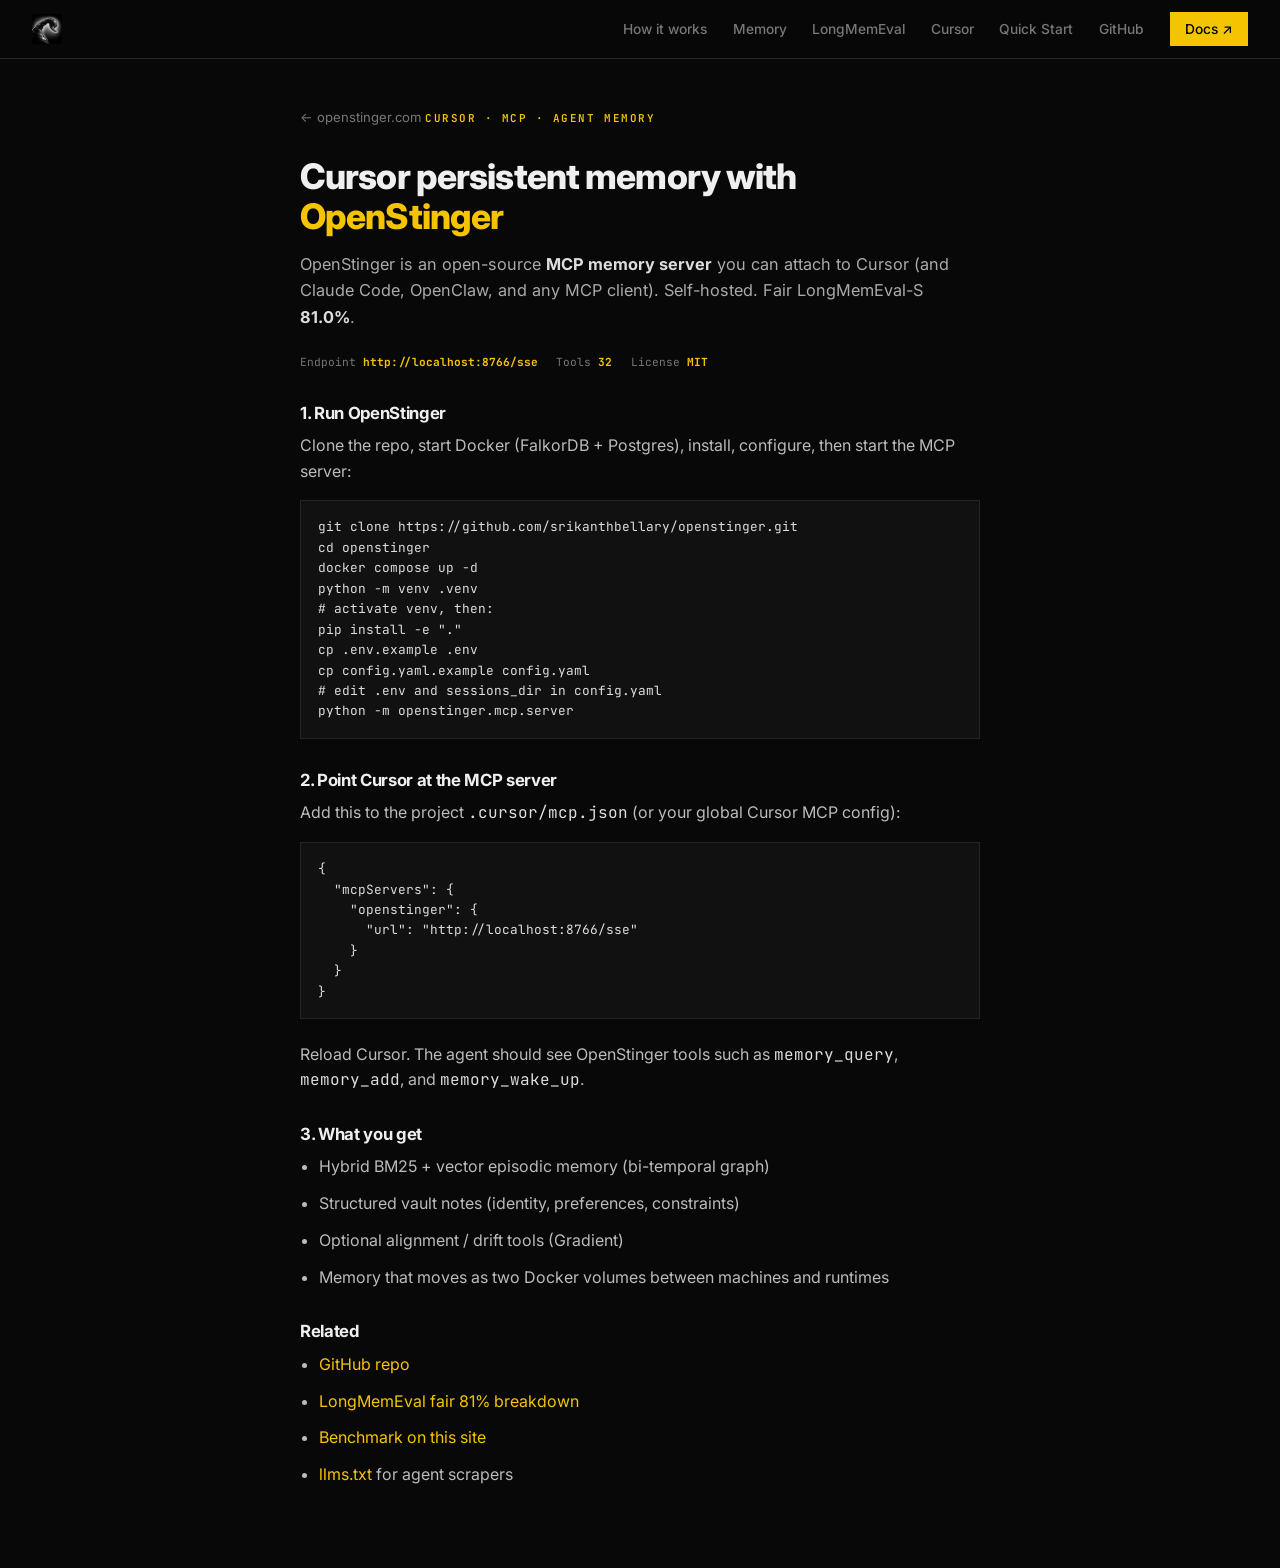
==== commit 83c0130f: "Add GitHub Pages ship-hygiene: 404, robots, sitemap, compressed assets Add a custom 404, robots.txt," ====
--- a/cursor-persistent-memory.html
+++ b/cursor-persistent-memory.html
@@ -11,7 +11,17 @@
   <meta property="og:description"
     content="MCP agent memory server for Cursor. Self-hosted. Fair LongMemEval 81%. OpenClaw and Claude Code too.">
   <meta property="og:url" content="https://openstinger.com/cursor-persistent-memory.html">
+  <meta property="og:image" content="https://openstinger.com/social_card.png">
+  <meta property="og:image:width" content="1200">
+  <meta property="og:image:height" content="630">
+  <meta name="twitter:card" content="summary_large_image">
+  <meta name="twitter:image" content="https://openstinger.com/social_card.png">
+  <meta name="twitter:title" content="Cursor Persistent Memory with OpenStinger">
+  <meta name="twitter:description"
+    content="MCP agent memory server for Cursor. Self-hosted. Fair LongMemEval 81%. OpenClaw and Claude Code too.">
+  <link rel="icon" href="favicon.ico" sizes="any">
   <link rel="icon" type="image/png" href="openstinger_thumbnail_logo_v1.png">
+  <link rel="apple-touch-icon" href="openstinger_thumbnail_logo_v1.png">
   <link rel="preconnect" href="https://fonts.googleapis.com">
   <link rel="preconnect" href="https://fonts.gstatic.com" crossorigin>
   <link
--- a/site.css
+++ b/site.css
@@ -241,6 +241,10 @@
 }
 
 @media (max-width: 780px) {
+  .fig-recall {
+    height: 360px;
+  }
+
   .fig-pipeline {
     height: 560px;
   }
@@ -293,8 +297,25 @@
   margin: 0 auto;
   display: grid;
   grid-template-columns: minmax(0, 0.92fr) minmax(0, 1.08fr);
-  gap: 3.25rem;
-  align-items: center;
+  grid-template-areas:
+    "copy figure"
+    "more figure";
+  gap: 1.25rem 3.25rem;
+  align-items: start;
+}
+
+.hero-copy {
+  grid-area: copy;
+}
+
+.hero-figure {
+  grid-area: figure;
+  align-self: center;
+}
+
+.hero-more {
+  grid-area: more;
+  padding-top: 0.25rem;
 }
 
 .hero-badge {
@@ -373,6 +394,7 @@
   display: flex;
   gap: 0.75rem;
   flex-wrap: wrap;
+  margin-top: 1.4rem;
 }
 
 .btn-y,
@@ -1369,7 +1391,11 @@
 @media (max-width: 980px) {
   .hero-inner {
     grid-template-columns: 1fr;
-    gap: 2.25rem;
+    grid-template-areas:
+      "copy"
+      "figure"
+      "more";
+    gap: 1.6rem;
   }
 
   .hero h1 {
@@ -1441,6 +1467,20 @@
     padding: 5.5rem 1.15rem 2.25rem;
   }
 
+  .hero-logo {
+    width: min(220px, 70vw);
+    margin-bottom: 1rem;
+  }
+
+  .hero-lede {
+    font-size: 0.92rem;
+    margin-bottom: 0.65rem;
+  }
+
+  .hero-runtimes {
+    font-size: 0.8rem;
+  }
+
   .section-inner,
   .tier-inner,
   .love-full-box,
